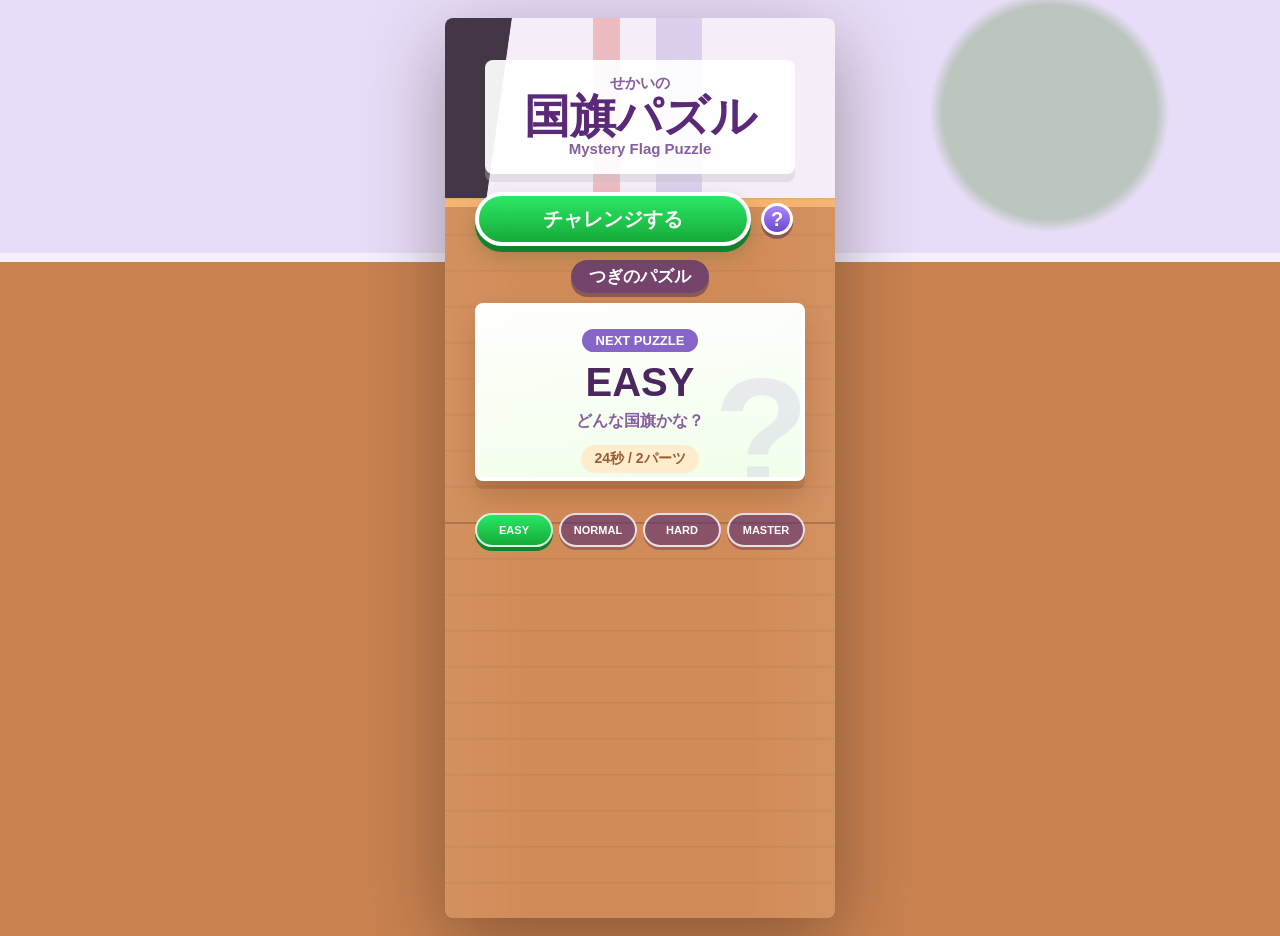
==== public/index.html @ 8a5a6264 "Create world flag puzzle game" ====
<!doctype html>
<html lang="ja">
  <head>
    <meta charset="utf-8" />
    <meta name="viewport" content="width=device-width, initial-scale=1" />
    <title>せかいの国旗パズルゲーム</title>
    <link rel="stylesheet" href="styles.css" />
  </head>
  <body>
    <main class="game" aria-live="polite">
      <section class="desk" aria-label="国旗パズルゲーム">
        <section class="home-screen" id="homeScreen" aria-label="トップ画面">
          <div class="home-title">
            <span class="title-small">せかいの</span>
            <h1>国旗パズル</h1>
            <span class="title-small">Mystery Flag Puzzle</span>
          </div>

          <div class="home-actions">
            <button class="start-button" id="startButton" type="button">チャレンジする</button>
            <button class="help-button help-button-large" id="homeRulesButton" type="button" aria-label="ルールを見る" title="ルールを見る">?</button>
          </div>

          <div class="level-select-title">つぎのパズル</div>
          <div class="level-list next-challenge" id="levelList"></div>
          <div class="difficulty-road" id="difficultyRoad" aria-label="難易度の進み方"></div>
        </section>

        <section class="play-screen" id="playScreen" aria-label="プレイ画面" hidden>
          <div class="top-ui">
            <button class="icon-button" id="homeButton" type="button" aria-label="トップへ戻る" title="トップへ戻る">
              <span aria-hidden="true">⌂</span>
            </button>
            <div class="country-pill" id="countryName">
              <span class="country-ja">メキシコ</span>
              <span class="country-en">Mexico</span>
            </div>
            <div class="point-pill" aria-label="ポイント" title="ポイント">
              <span class="point-badge" aria-hidden="true"></span>
              <span id="pointCount">0</span>
            </div>
          </div>

          <div class="level-row">
            <div class="level-chip" id="levelChip">STAGE 1</div>
            <button class="help-button" id="rulesButton" type="button" aria-label="ルールを見る" title="ルールを見る">?</button>
          </div>

          <div class="timer-pill" aria-label="残り時間">
            <span class="clock" aria-hidden="true"></span>
            <span id="timer">20s</span>
          </div>

          <div class="flag-stage">
            <div class="tray">
              <div class="flag-board" id="flagBoard"></div>
            </div>
          </div>

          <div class="parts-zone" id="partsZone" aria-label="候補パーツ"></div>

          <div class="hint-pill" id="message">パーツをタップして国旗を完成させよう</div>
          <button class="continue-button" id="continueButton" type="button" hidden>つぎへ</button>
        </section>

        <dialog class="result-dialog" id="resultDialog">
          <div class="result-title" id="resultTitle">クリア！</div>
          <p id="resultText">よくできました。</p>
          <div class="result-actions">
            <button class="secondary-button" id="closeDialogButton" type="button">つづける</button>
            <button class="primary-button" id="nextButton" type="button">次の国旗</button>
          </div>
        </dialog>

        <dialog class="rules-dialog" id="rulesDialog">
          <div class="result-title">ルール</div>
          <p>国名に合うパーツを全部タップして、国旗を完成させます。</p>
          <p>正しいパーツは +1 ポイント。クリア時は残り時間ボーナスが入ります。</p>
          <p>ポイントはスコアです。最後まで進むとランクが出ます。</p>
          <div class="result-actions">
            <button class="primary-button" id="closeRulesButton" type="button">OK</button>
          </div>
        </dialog>
      </section>
    </main>

    <script src="script.js"></script>
  </body>
</html>
---- public/styles.css ----
:root {
  --ink: #402151;
  --panel: #fff7e5;
  --wood: #d28a53;
  --wood-dark: #9d623a;
  --sky: #e8ddf8;
  --blue: #18b8e8;
  --green: #22cf4f;
  --red: #f32935;
  --shadow: 0 18px 26px rgba(82, 48, 27, 0.24);
}

* {
  box-sizing: border-box;
}

html,
body {
  min-height: 100%;
}

body {
  margin: 0;
  font-family: "Trebuchet MS", "Hiragino Sans", "Yu Gothic", sans-serif;
  color: var(--ink);
  background:
    radial-gradient(circle at 82% 12%, rgba(85, 142, 55, 0.3) 0 8%, transparent 9%),
    linear-gradient(180deg, var(--sky) 0 27%, #f4f0ff 27% 28%, #c98250 28% 100%);
}

button {
  font: inherit;
}

[hidden] {
  display: none !important;
}

.game {
  min-height: 100vh;
  display: grid;
  align-items: center;
  justify-items: start;
  padding: 0;
}

.desk {
  position: relative;
  width: min(390px, 100vw);
  min-height: min(900px, 100vh);
  overflow: hidden;
  border-radius: 8px;
  background:
    linear-gradient(90deg, rgba(255, 255, 255, 0.05), transparent 22% 78%, rgba(255, 255, 255, 0.06)),
    repeating-linear-gradient(0deg, transparent 0 34px, rgba(103, 62, 38, 0.09) 35px 36px),
    linear-gradient(180deg, #f4b26c 0 21%, #d18b58 21% 100%);
  box-shadow: 0 24px 80px rgba(37, 18, 17, 0.38);
}

.desk::before {
  content: "";
  position: absolute;
  inset: 0 0 auto 0;
  height: 180px;
  background:
    linear-gradient(98deg, #433746 0 16%, transparent 16.2%),
    linear-gradient(90deg, transparent 0 38%, rgba(219, 96, 91, 0.35) 38% 45%, transparent 45% 54%, rgba(139, 117, 202, 0.25) 54% 66%, transparent 66%),
    #f5edf8;
}

.desk::after {
  content: "";
  position: absolute;
  left: 0;
  right: 0;
  top: 504px;
  height: 2px;
  background: rgba(99, 60, 35, 0.28);
}

.top-ui,
.level-row,
.home-screen,
.play-screen,
.timer-pill,
.flag-stage,
.parts-zone,
.hint-pill {
  position: relative;
  z-index: 1;
}

.home-screen {
  height: min(900px, 100vh);
  overflow-y: auto;
  padding: 42px 18px 18px;
  scrollbar-width: thin;
}

.home-title {
  width: min(310px, 100%);
  margin: 0 auto 18px;
  padding: 14px 18px 16px;
  border-radius: 8px;
  color: #5a2a78;
  background: rgba(255, 255, 255, 0.93);
  text-align: center;
  box-shadow: 0 8px 0 rgba(194, 190, 196, 0.35);
}

.home-title h1 {
  margin: 0;
  font-size: clamp(34px, 10vw, 46px);
  line-height: 1.05;
  letter-spacing: 0;
}

.title-small {
  display: block;
  color: #86609e;
  font-size: 15px;
  font-weight: 900;
  line-height: 1.2;
}

.home-actions {
  display: grid;
  grid-template-columns: 1fr 44px;
  gap: 10px;
  width: min(330px, 100%);
  margin: 0 auto 14px;
  align-items: center;
}

.start-button {
  min-height: 54px;
  border: 4px solid #fff;
  border-radius: 999px;
  color: #fff;
  background: linear-gradient(180deg, #2be865, #16aa39);
  font-size: 20px;
  font-weight: 900;
  box-shadow: 0 6px 0 #10822d, 0 10px 18px rgba(27, 96, 35, 0.24);
  cursor: pointer;
}

.help-button-large {
  width: 44px;
  font-size: 24px;
}

.level-select-title {
  width: max-content;
  margin: 0 auto 10px;
  padding: 5px 18px;
  border-radius: 999px;
  color: #fff;
  background: rgba(91, 49, 116, 0.78);
  font-size: 17px;
  font-weight: 900;
  box-shadow: 0 4px 0 rgba(59, 30, 77, 0.45);
}

.level-list {
  display: grid;
  gap: 14px;
  padding-bottom: 18px;
}

.next-challenge {
  width: min(330px, 100%);
  margin: 0 auto;
}

.next-stage-card {
  position: relative;
  min-height: 178px;
  width: 100%;
  border: 4px solid rgba(255, 255, 255, 0.92);
  border-radius: 8px;
  color: #4a275e;
  background:
    linear-gradient(180deg, rgba(255, 255, 255, 0.96), rgba(255, 247, 229, 0.96)),
    linear-gradient(135deg, #fff3b8, #9be29b);
  box-shadow: 0 8px 0 rgba(130, 78, 46, 0.25), 0 16px 26px rgba(89, 50, 32, 0.2);
  cursor: pointer;
  overflow: hidden;
}

.next-stage-card::before {
  content: "?";
  position: absolute;
  right: -8px;
  bottom: -34px;
  color: rgba(135, 101, 200, 0.12);
  font-size: 156px;
  font-weight: 900;
  line-height: 1;
}

.next-stage-card span {
  position: relative;
  z-index: 1;
  display: block;
  text-align: center;
}

.next-stage-kicker {
  width: max-content;
  margin: 18px auto 10px;
  padding: 4px 14px;
  border-radius: 999px;
  color: #fff;
  background: #8765c8;
  font-size: 13px;
  font-weight: 900;
}

.next-stage-title {
  color: #4a275e;
  font-size: 40px;
  font-weight: 900;
  line-height: 1;
}

.next-stage-hint {
  margin-top: 9px;
  color: #86609e;
  font-size: 16px;
  font-weight: 900;
}

.next-stage-meta {
  width: max-content;
  margin: 13px auto 0;
  padding: 5px 13px;
  border-radius: 999px;
  color: #9a5b35;
  background: rgba(255, 236, 202, 0.92);
  font-size: 14px;
  font-weight: 900;
}

.next-stage-card.difficulty-easy {
  background:
    linear-gradient(180deg, rgba(255, 255, 255, 0.96), rgba(245, 255, 238, 0.96)),
    linear-gradient(135deg, #fff3b8, #76e596);
}

.next-stage-card.difficulty-normal {
  background:
    linear-gradient(180deg, rgba(255, 255, 255, 0.96), rgba(235, 250, 255, 0.96)),
    linear-gradient(135deg, #bff1ff, #78b8ff);
}

.next-stage-card.difficulty-hard {
  background:
    linear-gradient(180deg, rgba(255, 255, 255, 0.96), rgba(255, 245, 226, 0.96)),
    linear-gradient(135deg, #ffd47c, #ff9a5a);
}

.next-stage-card.difficulty-master {
  background:
    linear-gradient(180deg, rgba(255, 255, 255, 0.96), rgba(244, 236, 255, 0.96)),
    linear-gradient(135deg, #d5c4ff, #8b64df);
}

.difficulty-road {
  display: grid;
  grid-template-columns: repeat(4, minmax(0, 1fr));
  gap: 6px;
  width: min(330px, 100%);
  margin: 14px auto 0;
}

.road-item {
  min-height: 34px;
  display: grid;
  place-items: center;
  padding: 0 2px;
  border: 2px solid rgba(255, 255, 255, 0.82);
  border-radius: 999px;
  color: #fff;
  background: rgba(91, 49, 116, 0.62);
  font-size: 11px;
  font-weight: 900;
  box-shadow: 0 3px 0 rgba(59, 30, 77, 0.32);
  cursor: pointer;
}

.road-item.active {
  background: linear-gradient(180deg, #2be865, #16aa39);
  box-shadow: 0 4px 0 #10822d;
}

.difficulty-section {
  border-radius: 8px;
  padding: 10px;
  background: rgba(255, 247, 229, 0.62);
  box-shadow: inset 0 0 0 2px rgba(255, 255, 255, 0.55);
}

.difficulty-header {
  display: flex;
  align-items: center;
  justify-content: space-between;
  gap: 8px;
  margin-bottom: 9px;
}

.difficulty-name {
  display: inline-flex;
  min-height: 30px;
  align-items: center;
  padding: 3px 14px;
  border-radius: 999px;
  color: #fff;
  font-size: 18px;
  font-weight: 900;
  box-shadow: 0 4px 0 rgba(72, 42, 52, 0.25);
}

.difficulty-note {
  color: #6c4257;
  font-size: 12px;
  font-weight: 900;
}

.difficulty-easy .difficulty-name {
  background: linear-gradient(180deg, #35df65, #17a949);
}

.difficulty-normal .difficulty-name {
  background: linear-gradient(180deg, #28c8ef, #168db5);
}

.difficulty-hard .difficulty-name {
  background: linear-gradient(180deg, #ffb53d, #e2741d);
}

.difficulty-master .difficulty-name {
  background: linear-gradient(180deg, #a887ff, #6841bd);
}

.difficulty-grid {
  display: grid;
  grid-template-columns: repeat(2, minmax(0, 1fr));
  gap: 10px;
}

.level-card {
  min-height: 76px;
  padding: 11px 8px 10px;
  border: 3px solid rgba(255, 255, 255, 0.88);
  border-radius: 8px;
  color: #4a275e;
  background:
    linear-gradient(180deg, rgba(255, 255, 255, 0.95), rgba(255, 247, 229, 0.95)),
    linear-gradient(135deg, #fff3b8, #f7b0c8);
  box-shadow: 0 6px 0 rgba(130, 78, 46, 0.23), 0 10px 18px rgba(89, 50, 32, 0.18);
  cursor: pointer;
  text-align: center;
}

.level-card.next-level {
  border-color: #fff;
  background:
    linear-gradient(180deg, rgba(255, 255, 255, 0.98), rgba(255, 250, 220, 0.98)),
    linear-gradient(135deg, #fff18c, #5ee48a);
  box-shadow: 0 7px 0 rgba(20, 122, 61, 0.35), 0 10px 18px rgba(89, 50, 32, 0.18);
}

.level-card:active {
  transform: translateY(4px);
  box-shadow: 0 2px 0 rgba(130, 78, 46, 0.23);
}

.level-card span {
  display: block;
}

.level-card-number {
  width: max-content;
  margin: 0 auto 4px;
  padding: 2px 9px;
  border-radius: 999px;
  color: #fff;
  background: #8765c8;
  font-size: 12px;
  font-weight: 900;
}

.level-card-en {
  color: #86609e;
  font-size: 11px;
  font-weight: 900;
  line-height: 1.2;
  text-transform: uppercase;
}

.level-card-meta {
  margin-top: 6px;
  color: #9a5b35;
  font-size: 12px;
  font-weight: 900;
}

.top-ui {
  display: grid;
  grid-template-columns: 52px 1fr 94px;
  gap: 12px;
  align-items: center;
  padding: 48px 22px 0;
}

.icon-button {
  width: 50px;
  aspect-ratio: 1;
  border: 4px solid #fff;
  border-radius: 50%;
  color: #fff;
  background: linear-gradient(180deg, #7e88ff, #4a4cd4);
  font-size: 34px;
  font-weight: 900;
  line-height: 1;
  box-shadow: 0 4px 0 #2b2c87, 0 6px 14px rgba(22, 18, 71, 0.35);
  cursor: pointer;
}

.country-pill,
.timer-pill,
.point-pill,
.hint-pill {
  display: flex;
  align-items: center;
  justify-content: center;
  border-radius: 999px;
  font-weight: 900;
  letter-spacing: 0;
  text-align: center;
}

.country-pill {
  flex-direction: column;
  gap: 1px;
  min-width: 0;
  min-height: 58px;
  padding: 7px 12px 8px;
  color: #5a2a78;
  background: rgba(255, 255, 255, 0.93);
  white-space: nowrap;
  box-shadow: 0 8px 0 rgba(194, 190, 196, 0.35);
}

.country-ja {
  font-size: clamp(24px, 6.8vw, 34px);
  line-height: 1.02;
}

.country-en {
  color: #86609e;
  font-size: clamp(12px, 3.2vw, 15px);
  line-height: 1;
}

.point-pill {
  gap: 8px;
  justify-content: flex-start;
  padding: 0 10px 0 6px;
  min-height: 44px;
  color: #fff;
  background: rgba(66, 55, 67, 0.35);
  font-size: 28px;
  text-shadow: 0 2px 0 rgba(0, 0, 0, 0.18);
}

.point-badge {
  position: relative;
  display: grid;
  place-items: center;
  width: 34px;
  aspect-ratio: 1;
  border-radius: 50%;
  border: 4px solid #ffdf65;
  background: radial-gradient(circle, #ffef6c 0 28%, #f7b72e 30% 100%);
  box-shadow: inset 0 0 0 3px #e78f17;
}

.point-badge::before {
  content: "P";
  color: #a45a00;
  font-size: 15px;
  font-weight: 900;
  line-height: 1;
}

.level-row {
  display: flex;
  justify-content: center;
  align-items: center;
  gap: 8px;
  margin: 10px auto 0;
}

.level-chip {
  width: max-content;
  min-height: 32px;
  padding: 4px 18px;
  border-radius: 999px;
  color: #fff;
  background: rgba(91, 49, 116, 0.78);
  font-size: 18px;
  font-weight: 900;
  box-shadow: 0 4px 0 rgba(59, 30, 77, 0.45);
}

.help-button {
  width: 32px;
  aspect-ratio: 1;
  border: 3px solid #fff;
  border-radius: 50%;
  color: #fff;
  background: linear-gradient(180deg, #a887ff, #6d49ce);
  font-size: 20px;
  font-weight: 900;
  line-height: 1;
  box-shadow: 0 4px 0 rgba(59, 30, 77, 0.45);
  cursor: pointer;
}

.timer-pill {
  width: 145px;
  min-height: 52px;
  gap: 9px;
  margin: 10px auto 0;
  color: white;
  background: linear-gradient(180deg, #30d9ff, #109dcc);
  border: 3px solid rgba(255, 255, 255, 0.92);
  font-size: 40px;
  box-shadow: 0 4px 0 #08789d;
}

.clock {
  width: 38px;
  aspect-ratio: 1;
  border-radius: 50%;
  border: 5px solid #e9f9ff;
  background:
    linear-gradient(40deg, transparent 0 46%, #d97922 47% 53%, transparent 54%),
    linear-gradient(92deg, transparent 0 46%, #2a90ba 47% 53%, transparent 54%),
    #fff6d8;
  box-shadow: inset 0 0 0 2px #42c8ed;
}

.flag-stage {
  margin: 74px auto 0;
  width: min(380px, calc(100% - 46px));
  perspective: 900px;
}

.tray {
  padding: 14px 16px 22px;
  background: linear-gradient(180deg, #fffdf8 0%, #f2eadf 100%);
  transform: rotateX(10deg);
  box-shadow: var(--shadow);
}

.flag-board {
  position: relative;
  height: 164px;
  overflow: hidden;
  background: #f6f6f6;
  box-shadow: inset 0 -10px rgba(0, 0, 0, 0.08);
}

.flag-board::after {
  content: "";
  position: absolute;
  inset: 0;
  z-index: 40;
  pointer-events: none;
  box-shadow:
    inset 0 0 0 2px rgba(86, 67, 60, 0.22),
    inset 0 -8px rgba(0, 0, 0, 0.06);
}

.stripe,
.field,
.diagonal,
.cross,
.emblem-slot,
.slot-ghost,
.piece-art {
  position: absolute;
}

.emblem-slot {
  left: 50%;
  top: 50%;
  width: var(--slot-size, 84px);
  height: var(--slot-size, 84px);
  translate: -50% -50%;
  display: grid;
  place-items: center;
  color: rgba(85, 85, 85, 0.22);
  filter: grayscale(1);
}

.emblem-slot.empty {
  opacity: 0.55;
}

.emblem-slot.filled {
  color: inherit;
  opacity: 1;
  filter: none;
  animation: pop-in 260ms ease-out;
}

.parts-zone {
  height: 190px;
  margin: 24px 18px 0;
}

.part {
  position: absolute;
  left: var(--x);
  top: var(--y);
  width: var(--size);
  height: var(--size);
  display: grid;
  place-items: center;
  border: 0;
  background: transparent;
  cursor: pointer;
  touch-action: manipulation;
  transform: rotate(var(--rotate));
  filter: drop-shadow(14px 15px 0 rgba(87, 55, 33, 0.24));
  transition: transform 160ms ease, opacity 180ms ease;
}

.part:hover,
.part:focus-visible {
  transform: translateY(-8px) rotate(var(--rotate));
  outline: none;
}

.part.used {
  opacity: 0;
  pointer-events: none;
}

.piece-art {
  inset: 0;
}

.slot-ghost {
  display: grid;
  place-items: center;
  border: 2px dashed rgba(79, 58, 73, 0.18);
  opacity: 0.28;
  filter: grayscale(1);
}

.slot-ghost .piece-art {
  position: relative;
  width: 100%;
  height: 100%;
}

.board-piece {
  inset: auto;
  right: auto;
  bottom: auto;
  animation: pop-in 220ms ease-out;
  filter: drop-shadow(0 4px 0 rgba(0, 0, 0, 0.08));
}

.board-piece.c-white,
.board-piece.white-panel,
.board-piece.white-field,
.board-piece.arg-white,
.board-piece.egypt-white {
  box-shadow:
    inset 0 0 0 1px rgba(84, 72, 68, 0.18),
    inset 0 -4px rgba(0, 0, 0, 0.035);
}

.blank-bg {
  background:
    linear-gradient(135deg, rgba(255, 255, 255, 0.86), rgba(238, 238, 238, 0.86)),
    repeating-linear-gradient(45deg, #ececec 0 12px, #f7f7f7 12px 24px);
}

.hint-pill {
  width: min(348px, calc(100% - 40px));
  min-height: 56px;
  margin: 0 auto 12px;
  padding: 10px 18px;
  color: #fff;
  background: rgba(171, 103, 61, 0.72);
  font-size: clamp(18px, 5.1vw, 23px);
  text-shadow: 0 2px 0 rgba(95, 52, 29, 0.25);
}

.continue-button {
  position: relative;
  z-index: 1;
  display: block;
  width: min(260px, calc(100% - 72px));
  min-height: 52px;
  margin: 0 auto 12px;
  border: 4px solid #fff;
  border-radius: 999px;
  color: #fff;
  background: linear-gradient(180deg, #2be865, #16aa39);
  font-size: 24px;
  font-weight: 900;
  box-shadow: 0 6px 0 #10822d, 0 10px 18px rgba(27, 96, 35, 0.24);
  cursor: pointer;
}

.result-dialog,
.rules-dialog {
  z-index: 4;
  width: min(360px, calc(100% - 42px));
  border: 0;
  border-radius: 8px;
  padding: 24px;
  color: var(--ink);
  background: var(--panel);
  box-shadow: 0 22px 70px rgba(35, 15, 32, 0.4);
}

.result-dialog::backdrop,
.rules-dialog::backdrop {
  background: rgba(34, 18, 28, 0.38);
}

.result-title {
  font-size: 34px;
  font-weight: 900;
}

.result-dialog p,
.rules-dialog p {
  margin: 8px 0 18px;
  font-weight: 700;
}

.result-actions {
  display: flex;
  gap: 10px;
}

.primary-button,
.secondary-button {
  flex: 1;
  min-height: 48px;
  border: 0;
  border-radius: 8px;
  font-weight: 900;
  color: white;
  cursor: pointer;
}

.primary-button {
  background: linear-gradient(180deg, #28e255, #16aa39);
  box-shadow: inset 0 2px rgba(255, 255, 255, 0.45);
}

.secondary-button {
  background: #8765c8;
}

.mexico-bg {
  background: linear-gradient(90deg, #15895e 0 33.33%, #fff 33.33% 66.66%, #ff1f35 66.66%);
}

.green-panel {
  background: #15895e;
}

.white-panel,
.white-field,
.arg-white {
  background: #fff;
}

.red-panel {
  background: #ff1f35;
}

.red-field {
  background: #fa1f23;
}

.egypt-red {
  background: #de2447;
}

.egypt-white {
  background: #fff;
}

.egypt-black {
  background: #111;
}

.arg-blue-top,
.arg-blue-bottom {
  background: #72c7f2;
}

.vietnam-bg {
  background: #fa1f23;
}

.egypt-bg {
  background: linear-gradient(180deg, #de2447 0 33.33%, #fff 33.33% 66.66%, #111 66.66%);
}

.korea-bg {
  background: #fff;
}

.union-bg {
  background: #131aa7;
}

.union-bg::before,
.union-bg::after {
  content: "";
  position: absolute;
  inset: 0;
}

.union-bg::before {
  background:
    linear-gradient(32deg, transparent 0 43%, #fff 43.5% 47.5%, #d91e35 48% 51%, #fff 51.5% 55.5%, transparent 56%),
    linear-gradient(148deg, transparent 0 43%, #fff 43.5% 47.5%, #d91e35 48% 51%, #fff 51.5% 55.5%, transparent 56%);
}

.union-bg::after {
  background:
    linear-gradient(90deg, transparent 0 42%, #fff 42% 58%, transparent 58%),
    linear-gradient(0deg, transparent 0 38%, #fff 38% 62%, transparent 62%),
    linear-gradient(90deg, transparent 0 45%, #d91e35 45% 55%, transparent 55%),
    linear-gradient(0deg, transparent 0 43%, #d91e35 43% 57%, transparent 57%);
}

.center {
  left: 50%;
  top: 50%;
  translate: -50% -50%;
}

.star {
  width: 100%;
  height: 100%;
  background: #ffd92e;
  clip-path: polygon(50% 0, 61% 35%, 98% 35%, 68% 56%, 79% 91%, 50% 70%, 21% 91%, 32% 56%, 2% 35%, 39% 35%);
}

.eagle {
  color: #d6a11c;
}

.eagle::before {
  content: "♜";
  font-size: 74px;
  line-height: 1;
}

.sun,
.taegeuk {
  border-radius: 50%;
  background: #fff;
}

.sun::before {
  content: "";
  position: absolute;
  inset: 11%;
  border-radius: 50%;
  background:
    repeating-conic-gradient(from 2deg, #f6bd36 0 5deg, transparent 5deg 10deg),
    radial-gradient(circle, #ffd43f 0 29%, transparent 30%);
}

.blue-sun {
  filter: hue-rotate(178deg) saturate(1.5);
}

.mexico-seal::before {
  content: "🦅";
  font-size: 48px;
  line-height: 1;
}

.taegeuk {
  overflow: hidden;
  border: 1px solid rgba(0, 0, 0, 0.06);
  background: linear-gradient(180deg, #e62d44 0 50%, #0752b8 50%);
}

.taegeuk::before,
.taegeuk::after {
  content: "";
  position: absolute;
  width: 50%;
  height: 50%;
  border-radius: 50%;
  left: 25%;
}

.taegeuk::before {
  top: 0;
  background: #0752b8;
}

.taegeuk::after {
  bottom: 0;
  background: #e62d44;
}

.trigrams {
  color: #111;
  font-size: 38px;
  font-weight: 900;
  line-height: 0.75;
  display: grid;
  gap: 2px;
}

.trigram-set {
  position: absolute;
  width: 58px;
  height: 34px;
}

.piece-art.trigram-a,
.piece-art.trigram-b,
.piece-art.trigram-c,
.piece-art.trigram-d {
  left: 0;
  top: 0;
  right: auto;
  bottom: auto;
  width: 100%;
  height: 100%;
  display: grid;
  align-content: center;
  gap: 12%;
  transform: none;
}

.piece-art.trigram-a span,
.piece-art.trigram-b span,
.piece-art.trigram-c span,
.piece-art.trigram-d span {
  display: block;
  height: 20%;
  background: #111;
}

.piece-art.trigram-b span:nth-child(2),
.piece-art.trigram-c span:nth-child(1),
.piece-art.trigram-c span:nth-child(3),
.piece-art.trigram-d span {
  background: linear-gradient(90deg, #111 0 42%, transparent 42% 58%, #111 58%);
}

.trigram-set span {
  display: block;
  height: 7px;
  margin-bottom: 5px;
  background: #111;
}

.trigram-set.split span:nth-child(2) {
  background: linear-gradient(90deg, #111 0 42%, transparent 42% 58%, #111 58%);
}

.trigram-a {
  left: 20%;
  top: 20%;
  transform: rotate(-32deg);
}

.trigram-b {
  right: 20%;
  top: 20%;
  transform: rotate(32deg);
}

.trigram-c {
  left: 20%;
  bottom: 20%;
  transform: rotate(32deg);
}

.trigram-d {
  right: 20%;
  bottom: 20%;
  transform: rotate(-32deg);
}

.leaf {
  width: 100%;
  height: 100%;
  background: #fff;
  clip-path: polygon(48% 0, 58% 23%, 76% 15%, 70% 35%, 94% 32%, 72% 48%, 83% 68%, 59% 59%, 55% 100%, 45% 100%, 41% 59%, 17% 68%, 28% 48%, 6% 32%, 30% 35%, 24% 15%, 42% 23%);
}

.five-stars {
  position: relative;
  width: 100%;
  height: 100%;
}

.five-stars::before {
  content: "✦ ✦\A ✦\A✦ ✦";
  white-space: pre;
  position: absolute;
  inset: 0;
  display: grid;
  place-items: center;
  color: #fff;
  font-size: 28px;
  line-height: 0.8;
  font-weight: 900;
}

.stgeorge {
  background:
    linear-gradient(90deg, transparent 0 42%, #e51f2f 42% 58%, transparent 58%),
    linear-gradient(0deg, transparent 0 42%, #e51f2f 42% 58%, transparent 58%);
}

.red-cross {
  background:
    linear-gradient(90deg, transparent 0 42%, #e51f2f 42% 58%, transparent 58%),
    linear-gradient(0deg, transparent 0 42%, #e51f2f 42% 58%, transparent 58%);
}

.c-red {
  background: #e82936;
}

.c-deep-red {
  background: #c8192e;
}

.c-white {
  background: #fff;
}

.c-blue {
  background: #1756b8;
}

.c-navy {
  background: #122486;
}

.c-sky {
  background: #72c7f2;
}

.c-green {
  background: #138a57;
}

.c-deep-green {
  background: #087847;
}

.c-yellow {
  background: #ffd735;
}

.c-gold {
  background: #f4b22a;
}

.c-black {
  background: #111;
}

.c-orange {
  background: #f48b35;
}

.c-maroon {
  background: #7b1432;
}

.stripe-reds {
  background: repeating-linear-gradient(180deg, #e82936 0 7.69%, #fff 7.69% 15.38%);
}

.stripe-red-white {
  background: repeating-linear-gradient(180deg, #e82936 0 7.14%, #fff 7.14% 14.28%);
}

.stripe-blue-white {
  background: repeating-linear-gradient(180deg, #1756b8 0 20%, #fff 20% 40%);
}

.sym-star,
.sym-white-star,
.sym-green-star,
.sym-blue-star,
.sym-black-star {
  background: #ffd735;
  clip-path: polygon(50% 0, 61% 35%, 98% 35%, 68% 56%, 79% 91%, 50% 70%, 21% 91%, 32% 56%, 2% 35%, 39% 35%);
}

.sym-white-star {
  background: #fff;
}

.sym-green-star {
  background: #087847;
}

.sym-blue-star {
  background: #1756b8;
}

.sym-black-star {
  background: #111;
}

.sym-red-disc,
.sym-blue-disc,
.sym-yellow-disc {
  border-radius: 50%;
}

.sym-red-disc {
  background: #e82936;
}

.sym-blue-disc {
  background: #1756b8;
}

.sym-yellow-disc {
  background: #f4b22a;
}

.sym-sun,
.sym-blue-wheel {
  border-radius: 50%;
  background: #fff;
}

.sym-sun::before,
.sym-blue-wheel::before {
  content: "";
  position: absolute;
  inset: 8%;
  border-radius: 50%;
  background:
    repeating-conic-gradient(from 2deg, #f4b22a 0 5deg, transparent 5deg 10deg),
    radial-gradient(circle, #ffd735 0 30%, transparent 31%);
}

.sym-blue-wheel::before {
  background:
    repeating-conic-gradient(from 2deg, #1756b8 0 4deg, transparent 4deg 9deg),
    radial-gradient(circle, #1756b8 0 14%, transparent 15%);
}

.sym-eagle {
  display: grid;
  place-items: center;
  color: #b8841c;
}

.sym-eagle::before {
  content: "♜";
  font-size: min(80px, 15vw);
  line-height: 1;
}

.sym-maple {
  background: #e82936;
  clip-path: polygon(48% 0, 58% 23%, 76% 15%, 70% 35%, 94% 32%, 72% 48%, 83% 68%, 59% 59%, 55% 100%, 45% 100%, 41% 59%, 17% 68%, 28% 48%, 6% 32%, 30% 35%, 24% 15%, 42% 23%);
}

.sym-crescent {
  color: #fff;
}

.sym-crescent::before {
  content: "";
  position: absolute;
  left: 7%;
  top: 12%;
  width: 58%;
  height: 76%;
  border-radius: 50%;
  background: #fff;
  box-shadow: 13px 0 0 #e82936;
}

.c-deep-green ~ .sym-crescent::before,
.sym-crescent::before {
  box-shadow: 13px 0 0 currentColor;
}

.sym-crescent {
  background:
    radial-gradient(circle at 38% 50%, transparent 0 28%, #fff 29% 43%, transparent 44%),
    linear-gradient(72deg, transparent 0 64%, #fff 65% 72%, transparent 73%);
}

.sym-taegeuk {
  overflow: hidden;
  border-radius: 50%;
  background: linear-gradient(180deg, #e62d44 0 50%, #0752b8 50%);
}

.sym-taegeuk::before,
.sym-taegeuk::after {
  content: "";
  position: absolute;
  width: 50%;
  height: 50%;
  border-radius: 50%;
  left: 25%;
}

.sym-taegeuk::before {
  top: 0;
  background: #0752b8;
}

.sym-taegeuk::after {
  bottom: 0;
  background: #e62d44;
}

.sym-trigram-a,
.sym-trigram-b,
.sym-trigram-c,
.sym-trigram-d {
  display: grid;
  align-content: center;
  gap: 12%;
}

.sym-trigram-a span,
.sym-trigram-b span,
.sym-trigram-c span,
.sym-trigram-d span {
  display: block;
  height: 20%;
  background: #111;
}

.sym-trigram-b span:nth-child(2),
.sym-trigram-c span:nth-child(1),
.sym-trigram-c span:nth-child(3),
.sym-trigram-d span {
  background: linear-gradient(90deg, #111 0 42%, transparent 42% 58%, #111 58%);
}

.shape-diamond-yellow {
  background: #ffd735;
  clip-path: polygon(50% 0, 100% 50%, 50% 100%, 0 50%);
}

.shape-triangle-white,
.shape-triangle-blue,
.shape-triangle-red,
.shape-triangle-green,
.shape-triangle-black {
  clip-path: polygon(0 0, 100% 50%, 0 100%);
}

.shape-triangle-white {
  background: #fff;
}

.shape-triangle-blue {
  background: #1756b8;
}

.shape-triangle-red {
  background: #e82936;
}

.shape-triangle-green {
  background: #138a57;
}

.shape-triangle-black {
  background:
    linear-gradient(135deg, #111 0 36%, transparent 36% 64%, #111 64%),
    transparent;
  clip-path: none;
}

.shape-diagonal-yellow,
.shape-diagonal-white,
.shape-diagonal-red,
.shape-diagonal-black {
  background: linear-gradient(135deg, transparent 0 42%, currentColor 42% 58%, transparent 58%);
}

.shape-diagonal-yellow {
  color: #ffd735;
}

.shape-diagonal-white {
  color: #fff;
}

.shape-diagonal-red {
  color: #e82936;
}

.shape-diagonal-black {
  color: #111;
}

.cross-red,
.cross-white,
.cross-blue,
.cross-yellow {
  background:
    linear-gradient(90deg, transparent 0 42%, currentColor 42% 58%, transparent 58%),
    linear-gradient(0deg, transparent 0 42%, currentColor 42% 58%, transparent 58%);
}

.cross-red {
  color: #e82936;
}

.cross-white {
  color: #fff;
}

.cross-blue {
  color: #1756b8;
}

.cross-yellow {
  color: #ffd735;
}

.nordic-white,
.nordic-blue,
.nordic-yellow,
.nordic-red {
  background:
    linear-gradient(90deg, transparent 0 28%, currentColor 28% 42%, transparent 42%),
    linear-gradient(0deg, transparent 0 42%, currentColor 42% 58%, transparent 58%);
}

.nordic-white {
  color: #fff;
}

.nordic-blue {
  color: #1756b8;
}

.nordic-yellow {
  color: #ffd735;
}

.nordic-red {
  color: #e82936;
}

.canton-blue-stars {
  background:
    radial-gradient(circle at 20% 22%, #fff 0 5%, transparent 6%),
    radial-gradient(circle at 42% 22%, #fff 0 5%, transparent 6%),
    radial-gradient(circle at 64% 22%, #fff 0 5%, transparent 6%),
    radial-gradient(circle at 30% 45%, #fff 0 5%, transparent 6%),
    radial-gradient(circle at 52% 45%, #fff 0 5%, transparent 6%),
    radial-gradient(circle at 74% 45%, #fff 0 5%, transparent 6%),
    #1756b8;
}

.stars-strip {
  background:
    radial-gradient(circle at 20% 30%, #fff 0 6%, transparent 7%),
    radial-gradient(circle at 50% 18%, #fff 0 6%, transparent 7%),
    radial-gradient(circle at 80% 30%, #fff 0 6%, transparent 7%),
    radial-gradient(circle at 35% 62%, #fff 0 6%, transparent 7%),
    radial-gradient(circle at 65% 62%, #fff 0 6%, transparent 7%);
}

.script-sword {
  background:
    linear-gradient(0deg, transparent 0 70%, #fff 70% 78%, transparent 78%),
    linear-gradient(90deg, transparent 0 10%, #fff 10% 88%, transparent 88%);
}

.script-sword::before {
  content: "الله";
  position: absolute;
  inset: 0 0 36% 0;
  display: grid;
  place-items: center;
  color: #fff;
  font-size: 22px;
  font-weight: 900;
}

.sym-shield {
  border-radius: 50% 50% 42% 42%;
  background:
    linear-gradient(90deg, #111 0 25%, #fff 25% 38%, #e82936 38% 62%, #fff 62% 75%, #111 75%);
}

.morocco-star {
  width: 100%;
  height: 100%;
  color: #097a54;
  display: grid;
  place-items: center;
  font-size: 108px;
  font-weight: 900;
}

.morocco-star::before {
  content: "☆";
}

@keyframes pop-in {
  from {
    transform: scale(0.75);
  }

  to {
    transform: scale(1);
  }
}

@media (max-width: 390px) {
  .top-ui {
    grid-template-columns: 48px 1fr 84px;
    gap: 8px;
    padding-inline: 14px;
  }

  .country-pill {
    padding-inline: 12px;
  }

  .point-pill {
    font-size: 24px;
  }

  .flag-stage {
    margin-top: 68px;
  }

  .parts-zone {
    height: 184px;
  }
}

@media (min-width: 700px) {
  .game {
    justify-items: center;
    padding: 18px;
  }
}
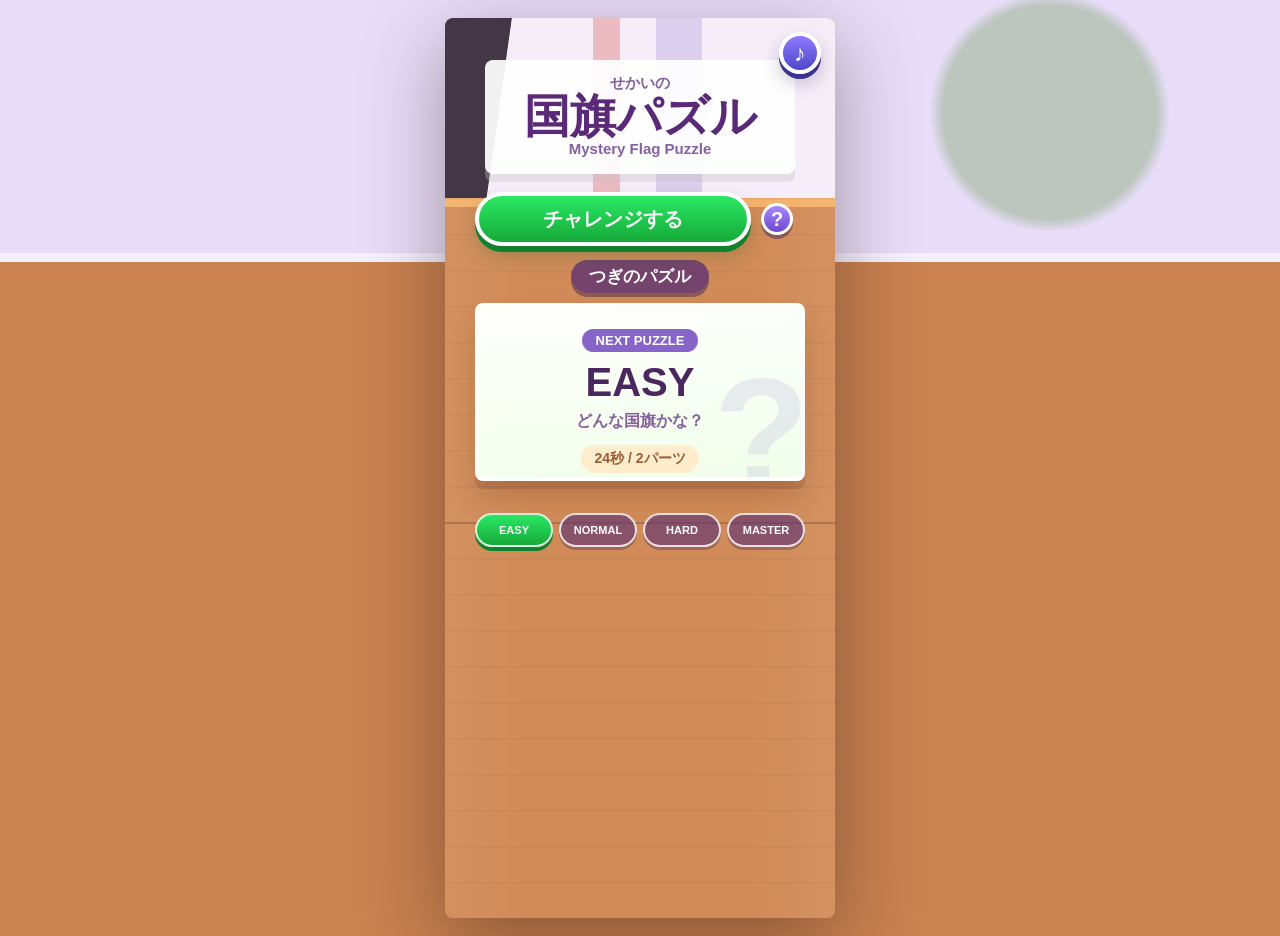
==== commit 19876894: "Add sound controls" ====
--- a/public/index.html
+++ b/public/index.html
@@ -9,6 +9,8 @@
   <body>
     <main class="game" aria-live="polite">
       <section class="desk" aria-label="国旗パズルゲーム">
+        <button class="sound-toggle active" id="soundToggle" type="button" aria-label="音を切る" aria-pressed="true" title="音を切る">♪</button>
+
         <section class="home-screen" id="homeScreen" aria-label="トップ画面">
           <div class="home-title">
             <span class="title-small">せかいの</span>
--- a/public/styles.css
+++ b/public/styles.css
@@ -82,12 +82,50 @@
 .level-row,
 .home-screen,
 .play-screen,
+.sound-toggle,
 .timer-pill,
 .flag-stage,
 .parts-zone,
 .hint-pill {
   position: relative;
   z-index: 1;
+}
+
+.sound-toggle {
+  position: absolute;
+  top: 14px;
+  right: 14px;
+  z-index: 5;
+  width: 42px;
+  height: 42px;
+  display: grid;
+  place-items: center;
+  border: 4px solid #fff;
+  border-radius: 50%;
+  color: #fff;
+  background: linear-gradient(180deg, #8e79ff, #4f48c8);
+  font-size: 23px;
+  font-weight: 900;
+  line-height: 1;
+  box-shadow: 0 5px 0 #3c318c, 0 9px 18px rgba(42, 27, 83, 0.24);
+  cursor: pointer;
+}
+
+.sound-toggle.muted {
+  color: rgba(255, 255, 255, 0.78);
+  background: linear-gradient(180deg, #aaa1b3, #766d80);
+  box-shadow: 0 5px 0 #5f566a, 0 9px 18px rgba(42, 27, 83, 0.18);
+}
+
+.sound-toggle.muted::after {
+  content: "";
+  position: absolute;
+  width: 26px;
+  height: 4px;
+  border-radius: 999px;
+  background: #fff;
+  transform: rotate(-38deg);
+  box-shadow: 0 2px 0 rgba(64, 33, 81, 0.2);
 }
 
 .home-screen {
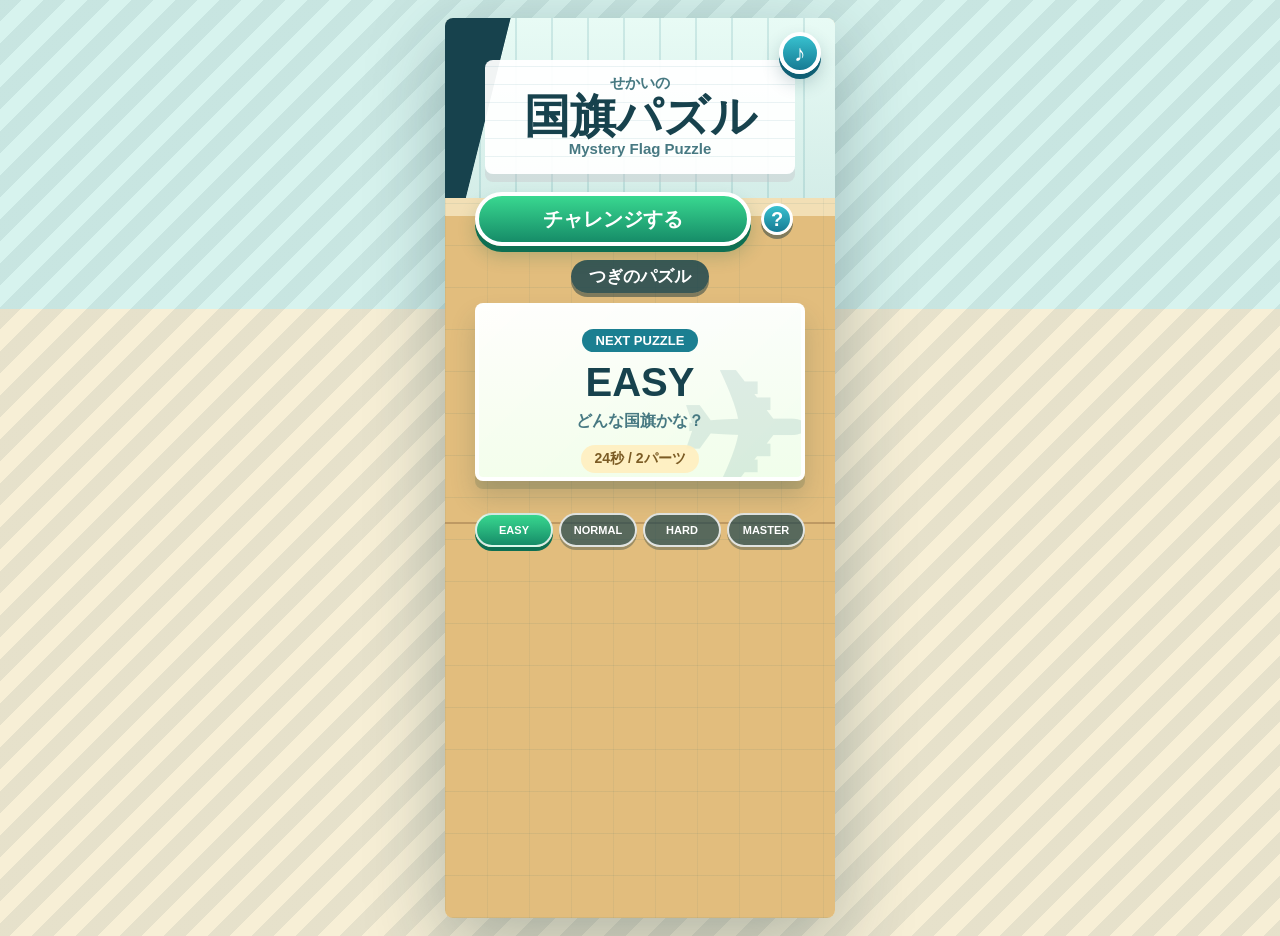
==== commit 0494dbad: "Add release cache checks" ====
--- a/public/index.html
+++ b/public/index.html
@@ -4,7 +4,7 @@
     <meta charset="utf-8" />
     <meta name="viewport" content="width=device-width, initial-scale=1" />
     <title>せかいの国旗パズルゲーム</title>
-    <link rel="stylesheet" href="styles.css" />
+    <link rel="stylesheet" href="styles.css?v=20260705-4" />
   </head>
   <body>
     <main class="game" aria-live="polite">
@@ -86,6 +86,6 @@
       </section>
     </main>
 
-    <script src="script.js"></script>
+    <script src="script.js?v=20260705-4"></script>
   </body>
 </html>
--- a/public/styles.css
+++ b/public/styles.css
@@ -1,13 +1,13 @@
 :root {
-  --ink: #402151;
-  --panel: #fff7e5;
-  --wood: #d28a53;
-  --wood-dark: #9d623a;
-  --sky: #e8ddf8;
-  --blue: #18b8e8;
-  --green: #22cf4f;
+  --ink: #183f4a;
+  --panel: #fffaf0;
+  --wood: #e0b978;
+  --wood-dark: #8e6d45;
+  --sky: #d8f0ec;
+  --blue: #1ba7d6;
+  --green: #34b77a;
   --red: #f32935;
-  --shadow: 0 18px 26px rgba(82, 48, 27, 0.24);
+  --shadow: 0 18px 34px rgba(42, 66, 69, 0.22);
 }
 
 * {
@@ -24,8 +24,9 @@
   font-family: "Trebuchet MS", "Hiragino Sans", "Yu Gothic", sans-serif;
   color: var(--ink);
   background:
-    radial-gradient(circle at 82% 12%, rgba(85, 142, 55, 0.3) 0 8%, transparent 9%),
-    linear-gradient(180deg, var(--sky) 0 27%, #f4f0ff 27% 28%, #c98250 28% 100%);
+    linear-gradient(135deg, rgba(24, 63, 74, 0.08) 0 25%, transparent 25% 50%, rgba(24, 63, 74, 0.08) 50% 75%, transparent 75%),
+    linear-gradient(180deg, #d7f3ee 0 33%, #f7efd6 33% 100%);
+  background-size: 44px 44px, auto;
 }
 
 button {
@@ -51,10 +52,11 @@
   overflow: hidden;
   border-radius: 8px;
   background:
-    linear-gradient(90deg, rgba(255, 255, 255, 0.05), transparent 22% 78%, rgba(255, 255, 255, 0.06)),
-    repeating-linear-gradient(0deg, transparent 0 34px, rgba(103, 62, 38, 0.09) 35px 36px),
-    linear-gradient(180deg, #f4b26c 0 21%, #d18b58 21% 100%);
-  box-shadow: 0 24px 80px rgba(37, 18, 17, 0.38);
+    linear-gradient(180deg, rgba(255, 255, 255, 0.3), transparent 18%),
+    repeating-linear-gradient(0deg, rgba(29, 95, 104, 0.08) 0 1px, transparent 1px 42px),
+    repeating-linear-gradient(90deg, rgba(29, 95, 104, 0.06) 0 1px, transparent 1px 42px),
+    linear-gradient(180deg, #f2dfb5 0 22%, #e2bd7d 22% 100%);
+  box-shadow: 0 24px 80px rgba(21, 53, 58, 0.32);
 }
 
 .desk::before {
@@ -63,9 +65,9 @@
   inset: 0 0 auto 0;
   height: 180px;
   background:
-    linear-gradient(98deg, #433746 0 16%, transparent 16.2%),
-    linear-gradient(90deg, transparent 0 38%, rgba(219, 96, 91, 0.35) 38% 45%, transparent 45% 54%, rgba(139, 117, 202, 0.25) 54% 66%, transparent 66%),
-    #f5edf8;
+    linear-gradient(104deg, #17424d 0 15%, transparent 15.2%),
+    repeating-linear-gradient(90deg, transparent 0 34px, rgba(30, 123, 132, 0.14) 34px 36px),
+    linear-gradient(180deg, #e8fbf5, #d4ede8);
 }
 
 .desk::after {
@@ -103,11 +105,11 @@
   border: 4px solid #fff;
   border-radius: 50%;
   color: #fff;
-  background: linear-gradient(180deg, #8e79ff, #4f48c8);
+  background: linear-gradient(180deg, #38c1cf, #167b94);
   font-size: 23px;
   font-weight: 900;
   line-height: 1;
-  box-shadow: 0 5px 0 #3c318c, 0 9px 18px rgba(42, 27, 83, 0.24);
+  box-shadow: 0 5px 0 #0f5f74, 0 9px 18px rgba(20, 70, 85, 0.24);
   cursor: pointer;
 }
 
@@ -140,8 +142,10 @@
   margin: 0 auto 18px;
   padding: 14px 18px 16px;
   border-radius: 8px;
-  color: #5a2a78;
-  background: rgba(255, 255, 255, 0.93);
+  color: #17424d;
+  background:
+    repeating-linear-gradient(0deg, transparent 0 17px, rgba(54, 135, 147, 0.1) 17px 18px),
+    rgba(255, 255, 255, 0.94);
   text-align: center;
   box-shadow: 0 8px 0 rgba(194, 190, 196, 0.35);
 }
@@ -155,7 +159,7 @@
 
 .title-small {
   display: block;
-  color: #86609e;
+  color: #477982;
   font-size: 15px;
   font-weight: 900;
   line-height: 1.2;
@@ -175,10 +179,10 @@
   border: 4px solid #fff;
   border-radius: 999px;
   color: #fff;
-  background: linear-gradient(180deg, #2be865, #16aa39);
+  background: linear-gradient(180deg, #39d890, #168c68);
   font-size: 20px;
   font-weight: 900;
-  box-shadow: 0 6px 0 #10822d, 0 10px 18px rgba(27, 96, 35, 0.24);
+  box-shadow: 0 6px 0 #0e6f52, 0 10px 18px rgba(27, 96, 72, 0.24);
   cursor: pointer;
 }
 
@@ -193,10 +197,10 @@
   padding: 5px 18px;
   border-radius: 999px;
   color: #fff;
-  background: rgba(91, 49, 116, 0.78);
+  background: rgba(23, 66, 77, 0.82);
   font-size: 17px;
   font-weight: 900;
-  box-shadow: 0 4px 0 rgba(59, 30, 77, 0.45);
+  box-shadow: 0 4px 0 rgba(11, 44, 54, 0.45);
 }
 
 .level-list {
@@ -216,21 +220,22 @@
   width: 100%;
   border: 4px solid rgba(255, 255, 255, 0.92);
   border-radius: 8px;
-  color: #4a275e;
-  background:
-    linear-gradient(180deg, rgba(255, 255, 255, 0.96), rgba(255, 247, 229, 0.96)),
-    linear-gradient(135deg, #fff3b8, #9be29b);
-  box-shadow: 0 8px 0 rgba(130, 78, 46, 0.25), 0 16px 26px rgba(89, 50, 32, 0.2);
+  color: #17424d;
+  background:
+    repeating-linear-gradient(0deg, transparent 0 18px, rgba(31, 105, 117, 0.1) 18px 19px),
+    linear-gradient(180deg, rgba(255, 255, 255, 0.97), rgba(255, 249, 232, 0.97)),
+    linear-gradient(135deg, #f6df8f, #8bd5c9);
+  box-shadow: 0 8px 0 rgba(80, 100, 74, 0.22), 0 16px 26px rgba(36, 71, 68, 0.2);
   cursor: pointer;
   overflow: hidden;
 }
 
 .next-stage-card::before {
-  content: "?";
+  content: "✈";
   position: absolute;
   right: -8px;
   bottom: -34px;
-  color: rgba(135, 101, 200, 0.12);
+  color: rgba(31, 105, 117, 0.12);
   font-size: 156px;
   font-weight: 900;
   line-height: 1;
@@ -249,13 +254,13 @@
   padding: 4px 14px;
   border-radius: 999px;
   color: #fff;
-  background: #8765c8;
+  background: #1b7f91;
   font-size: 13px;
   font-weight: 900;
 }
 
 .next-stage-title {
-  color: #4a275e;
+  color: #17424d;
   font-size: 40px;
   font-weight: 900;
   line-height: 1;
@@ -263,7 +268,7 @@
 
 .next-stage-hint {
   margin-top: 9px;
-  color: #86609e;
+  color: #477982;
   font-size: 16px;
   font-weight: 900;
 }
@@ -273,8 +278,8 @@
   margin: 13px auto 0;
   padding: 5px 13px;
   border-radius: 999px;
-  color: #9a5b35;
-  background: rgba(255, 236, 202, 0.92);
+  color: #7b5b24;
+  background: rgba(255, 239, 193, 0.92);
   font-size: 14px;
   font-weight: 900;
 }
@@ -319,16 +324,16 @@
   border: 2px solid rgba(255, 255, 255, 0.82);
   border-radius: 999px;
   color: #fff;
-  background: rgba(91, 49, 116, 0.62);
+  background: rgba(23, 66, 77, 0.68);
   font-size: 11px;
   font-weight: 900;
-  box-shadow: 0 3px 0 rgba(59, 30, 77, 0.32);
+  box-shadow: 0 3px 0 rgba(11, 44, 54, 0.32);
   cursor: pointer;
 }
 
 .road-item.active {
-  background: linear-gradient(180deg, #2be865, #16aa39);
-  box-shadow: 0 4px 0 #10822d;
+  background: linear-gradient(180deg, #39d890, #168c68);
+  box-shadow: 0 4px 0 #0e6f52;
 }
 
 .difficulty-section {
@@ -391,11 +396,12 @@
   padding: 11px 8px 10px;
   border: 3px solid rgba(255, 255, 255, 0.88);
   border-radius: 8px;
-  color: #4a275e;
-  background:
+  color: #17424d;
+  background:
+    repeating-linear-gradient(0deg, transparent 0 16px, rgba(31, 105, 117, 0.09) 16px 17px),
     linear-gradient(180deg, rgba(255, 255, 255, 0.95), rgba(255, 247, 229, 0.95)),
-    linear-gradient(135deg, #fff3b8, #f7b0c8);
-  box-shadow: 0 6px 0 rgba(130, 78, 46, 0.23), 0 10px 18px rgba(89, 50, 32, 0.18);
+    linear-gradient(135deg, #f2d885, #88d6ca);
+  box-shadow: 0 6px 0 rgba(80, 100, 74, 0.2), 0 10px 18px rgba(36, 71, 68, 0.16);
   cursor: pointer;
   text-align: center;
 }
@@ -423,13 +429,13 @@
   padding: 2px 9px;
   border-radius: 999px;
   color: #fff;
-  background: #8765c8;
+  background: #1b7f91;
   font-size: 12px;
   font-weight: 900;
 }
 
 .level-card-en {
-  color: #86609e;
+  color: #477982;
   font-size: 11px;
   font-weight: 900;
   line-height: 1.2;
@@ -457,11 +463,11 @@
   border: 4px solid #fff;
   border-radius: 50%;
   color: #fff;
-  background: linear-gradient(180deg, #7e88ff, #4a4cd4);
+  background: linear-gradient(180deg, #38c1cf, #167b94);
   font-size: 34px;
   font-weight: 900;
   line-height: 1;
-  box-shadow: 0 4px 0 #2b2c87, 0 6px 14px rgba(22, 18, 71, 0.35);
+  box-shadow: 0 4px 0 #0f5f74, 0 6px 14px rgba(20, 70, 85, 0.28);
   cursor: pointer;
 }
 
@@ -484,8 +490,10 @@
   min-width: 0;
   min-height: 58px;
   padding: 7px 12px 8px;
-  color: #5a2a78;
-  background: rgba(255, 255, 255, 0.93);
+  color: #17424d;
+  background:
+    repeating-linear-gradient(0deg, transparent 0 14px, rgba(54, 135, 147, 0.09) 14px 15px),
+    rgba(255, 255, 255, 0.94);
   white-space: nowrap;
   box-shadow: 0 8px 0 rgba(194, 190, 196, 0.35);
 }
@@ -496,7 +504,7 @@
 }
 
 .country-en {
-  color: #86609e;
+  color: #477982;
   font-size: clamp(12px, 3.2vw, 15px);
   line-height: 1;
 }
@@ -507,7 +515,7 @@
   padding: 0 10px 0 6px;
   min-height: 44px;
   color: #fff;
-  background: rgba(66, 55, 67, 0.35);
+  background: rgba(26, 75, 82, 0.38);
   font-size: 28px;
   text-shadow: 0 2px 0 rgba(0, 0, 0, 0.18);
 }
@@ -546,10 +554,10 @@
   padding: 4px 18px;
   border-radius: 999px;
   color: #fff;
-  background: rgba(91, 49, 116, 0.78);
+  background: rgba(23, 66, 77, 0.84);
   font-size: 18px;
   font-weight: 900;
-  box-shadow: 0 4px 0 rgba(59, 30, 77, 0.45);
+  box-shadow: 0 4px 0 rgba(11, 44, 54, 0.45);
 }
 
 .help-button {
@@ -558,11 +566,11 @@
   border: 3px solid #fff;
   border-radius: 50%;
   color: #fff;
-  background: linear-gradient(180deg, #a887ff, #6d49ce);
+  background: linear-gradient(180deg, #38c1cf, #167b94);
   font-size: 20px;
   font-weight: 900;
   line-height: 1;
-  box-shadow: 0 4px 0 rgba(59, 30, 77, 0.45);
+  box-shadow: 0 4px 0 rgba(11, 44, 54, 0.45);
   cursor: pointer;
 }
 
@@ -572,10 +580,10 @@
   gap: 9px;
   margin: 10px auto 0;
   color: white;
-  background: linear-gradient(180deg, #30d9ff, #109dcc);
+  background: linear-gradient(180deg, #42c9d4, #15809b);
   border: 3px solid rgba(255, 255, 255, 0.92);
   font-size: 40px;
-  box-shadow: 0 4px 0 #08789d;
+  box-shadow: 0 4px 0 #0f5f74;
 }
 
 .clock {
@@ -592,14 +600,17 @@
 
 .flag-stage {
   margin: 74px auto 0;
-  width: min(380px, calc(100% - 46px));
+  width: min(368px, calc(100% - 46px));
   perspective: 900px;
 }
 
 .tray {
-  padding: 14px 16px 22px;
-  background: linear-gradient(180deg, #fffdf8 0%, #f2eadf 100%);
-  transform: rotateX(10deg);
+  padding: 18px 18px 24px;
+  border-radius: 6px;
+  background:
+    repeating-linear-gradient(0deg, transparent 0 18px, rgba(31, 105, 117, 0.08) 18px 19px),
+    linear-gradient(180deg, #fffaf0 0%, #f5ead4 100%);
+  transform: rotateX(6deg) rotate(-1deg);
   box-shadow: var(--shadow);
 }
 
@@ -607,8 +618,10 @@
   position: relative;
   height: 164px;
   overflow: hidden;
-  background: #f6f6f6;
-  box-shadow: inset 0 -10px rgba(0, 0, 0, 0.08);
+  background: #f7f8f5;
+  box-shadow:
+    inset 0 0 0 2px rgba(31, 105, 117, 0.12),
+    inset 0 -9px rgba(30, 83, 91, 0.08);
 }
 
 .flag-board::after {
@@ -656,7 +669,7 @@
 }
 
 .parts-zone {
-  height: 190px;
+  height: 226px;
   margin: 24px 18px 0;
 }
 
@@ -673,7 +686,7 @@
   cursor: pointer;
   touch-action: manipulation;
   transform: rotate(var(--rotate));
-  filter: drop-shadow(14px 15px 0 rgba(87, 55, 33, 0.24));
+  filter: drop-shadow(12px 14px 0 rgba(44, 73, 62, 0.22));
   transition: transform 160ms ease, opacity 180ms ease;
 }
 
@@ -695,7 +708,7 @@
 .slot-ghost {
   display: grid;
   place-items: center;
-  border: 2px dashed rgba(79, 58, 73, 0.18);
+  border: 2px dashed rgba(31, 105, 117, 0.2);
   opacity: 0.28;
   filter: grayscale(1);
 }
@@ -736,9 +749,9 @@
   margin: 0 auto 12px;
   padding: 10px 18px;
   color: #fff;
-  background: rgba(171, 103, 61, 0.72);
+  background: rgba(23, 66, 77, 0.78);
   font-size: clamp(18px, 5.1vw, 23px);
-  text-shadow: 0 2px 0 rgba(95, 52, 29, 0.25);
+  text-shadow: 0 2px 0 rgba(11, 44, 54, 0.25);
 }
 
 .continue-button {
@@ -751,10 +764,10 @@
   border: 4px solid #fff;
   border-radius: 999px;
   color: #fff;
-  background: linear-gradient(180deg, #2be865, #16aa39);
+  background: linear-gradient(180deg, #39d890, #168c68);
   font-size: 24px;
   font-weight: 900;
-  box-shadow: 0 6px 0 #10822d, 0 10px 18px rgba(27, 96, 35, 0.24);
+  box-shadow: 0 6px 0 #0e6f52, 0 10px 18px rgba(27, 96, 72, 0.24);
   cursor: pointer;
 }
 
@@ -1149,7 +1162,6 @@
 .sym-star,
 .sym-white-star,
 .sym-green-star,
-.sym-blue-star,
 .sym-black-star {
   background: #ffd735;
   clip-path: polygon(50% 0, 61% 35%, 98% 35%, 68% 56%, 79% 91%, 50% 70%, 21% 91%, 32% 56%, 2% 35%, 39% 35%);
@@ -1163,17 +1175,28 @@
   background: #087847;
 }
 
-.sym-blue-star {
-  background: #1756b8;
-}
-
 .sym-black-star {
   background: #111;
 }
 
+.sym-david-star {
+  display: grid;
+  place-items: center;
+  color: #1756b8;
+  background: transparent;
+}
+
+.sym-david-star::before {
+  content: "✡";
+  font-size: min(72px, 15vw);
+  font-weight: 900;
+  line-height: 1;
+}
+
 .sym-red-disc,
 .sym-blue-disc,
-.sym-yellow-disc {
+.sym-yellow-disc,
+.sym-white-disc {
   border-radius: 50%;
 }
 
@@ -1187,6 +1210,10 @@
 
 .sym-yellow-disc {
   background: #f4b22a;
+}
+
+.sym-white-disc {
+  background: #fff;
 }
 
 .sym-sun,
@@ -1219,8 +1246,55 @@
 }
 
 .sym-eagle::before {
-  content: "♜";
-  font-size: min(80px, 15vw);
+  content: "🦅";
+  font-size: min(68px, 14vw);
+  line-height: 1;
+}
+
+.spain-emblem,
+.portugal-emblem {
+  display: grid;
+  place-items: center;
+  border-radius: 50%;
+  background:
+    radial-gradient(circle, #f6d24b 0 44%, #d62635 45% 56%, #f6d24b 57% 100%);
+  box-shadow: inset 0 0 0 2px rgba(92, 44, 23, 0.18);
+}
+
+.spain-emblem::before,
+.portugal-emblem::before {
+  content: "";
+  width: 45%;
+  height: 58%;
+  border-radius: 0 0 35% 35%;
+  background:
+    linear-gradient(90deg, #d62635 0 33%, #fff 33% 66%, #d62635 66%),
+    #fff;
+  box-shadow: 0 -6px 0 #f6d24b;
+}
+
+.brazil-globe {
+  overflow: hidden;
+  border-radius: 50%;
+  background:
+    radial-gradient(circle at 35% 35%, #fff 0 2.5%, transparent 3%),
+    radial-gradient(circle at 62% 54%, #fff 0 2.2%, transparent 2.8%),
+    radial-gradient(circle at 50% 72%, #fff 0 2.2%, transparent 2.8%),
+    linear-gradient(18deg, transparent 0 39%, #fff 40% 48%, transparent 49%),
+    #1756b8;
+}
+
+.ethiopia-emblem {
+  display: grid;
+  place-items: center;
+  border-radius: 50%;
+  background: #1756b8;
+}
+
+.ethiopia-emblem::before {
+  content: "★";
+  color: #ffd735;
+  font-size: min(56px, 12vw);
   line-height: 1;
 }
 
@@ -1230,56 +1304,23 @@
 }
 
 .sym-crescent {
-  color: #fff;
-}
-
-.sym-crescent::before {
-  content: "";
-  position: absolute;
-  left: 7%;
-  top: 12%;
-  width: 58%;
-  height: 76%;
-  border-radius: 50%;
-  background: #fff;
-  box-shadow: 13px 0 0 #e82936;
-}
-
-.c-deep-green ~ .sym-crescent::before,
-.sym-crescent::before {
-  box-shadow: 13px 0 0 currentColor;
-}
-
-.sym-crescent {
-  background:
-    radial-gradient(circle at 38% 50%, transparent 0 28%, #fff 29% 43%, transparent 44%),
-    linear-gradient(72deg, transparent 0 64%, #fff 65% 72%, transparent 73%);
+  background: center / contain no-repeat url("data:image/svg+xml,%3Csvg width='120' height='90' viewBox='0 0 120 90' xmlns='http://www.w3.org/2000/svg'%3E%3Cmask id='m'%3E%3Crect width='120' height='90' fill='black'/%3E%3Ccircle cx='45' cy='45' r='30' fill='white'/%3E%3Ccircle cx='57' cy='45' r='25' fill='black'/%3E%3C/mask%3E%3Crect width='120' height='90' fill='%23fff' mask='url(%23m)'/%3E%3C/svg%3E");
+}
+
+.sym-crescent-star {
+  background: center / contain no-repeat url("data:image/svg+xml,%3Csvg width='120' height='90' viewBox='0 0 120 90' xmlns='http://www.w3.org/2000/svg'%3E%3Cmask id='m'%3E%3Crect width='120' height='90' fill='black'/%3E%3Ccircle cx='43' cy='45' r='30' fill='white'/%3E%3Ccircle cx='55' cy='45' r='25' fill='black'/%3E%3C/mask%3E%3Crect width='120' height='90' fill='%23fff' mask='url(%23m)'/%3E%3Cpath fill='%23fff' d='M86 27l4.9 12.5 13.4-.6-10.5 8.2 4.7 12.6-11.2-7.4-10.5 8.2 3.6-13-11.2-7.4 13.4-.6z'/%3E%3C/svg%3E");
+}
+
+.sym-yellow-crescent {
+  background: center / contain no-repeat url("data:image/svg+xml,%3Csvg width='120' height='90' viewBox='0 0 120 90' xmlns='http://www.w3.org/2000/svg'%3E%3Cmask id='m'%3E%3Crect width='120' height='90' fill='black'/%3E%3Ccircle cx='45' cy='45' r='30' fill='white'/%3E%3Ccircle cx='57' cy='45' r='25' fill='black'/%3E%3C/mask%3E%3Crect width='120' height='90' fill='%23ffd735' mask='url(%23m)'/%3E%3C/svg%3E");
 }
 
 .sym-taegeuk {
-  overflow: hidden;
-  border-radius: 50%;
-  background: linear-gradient(180deg, #e62d44 0 50%, #0752b8 50%);
-}
-
-.sym-taegeuk::before,
-.sym-taegeuk::after {
-  content: "";
-  position: absolute;
-  width: 50%;
-  height: 50%;
-  border-radius: 50%;
-  left: 25%;
-}
-
-.sym-taegeuk::before {
-  top: 0;
-  background: #0752b8;
-}
-
-.sym-taegeuk::after {
-  bottom: 0;
-  background: #e62d44;
+  background: center / contain no-repeat url("data:image/svg+xml,%3Csvg width='120' height='120' viewBox='0 0 120 120' xmlns='http://www.w3.org/2000/svg'%3E%3Cg transform='rotate(-33 60 60)'%3E%3CclipPath id='c'%3E%3Ccircle cx='60' cy='60' r='47'/%3E%3C/clipPath%3E%3Cg clip-path='url(%23c)'%3E%3Crect width='120' height='60' fill='%23cd2e3a'/%3E%3Crect y='60' width='120' height='60' fill='%230047a0'/%3E%3Ccircle cx='60' cy='36.5' r='23.5' fill='%230047a0'/%3E%3Ccircle cx='60' cy='83.5' r='23.5' fill='%23cd2e3a'/%3E%3C/g%3E%3Ccircle cx='60' cy='60' r='47' fill='none' stroke='rgba(0,0,0,.08)' stroke-width='1.5'/%3E%3C/g%3E%3C/svg%3E");
+}
+
+.korea-trigrams {
+  background: center / contain no-repeat url("data:image/svg+xml,%3Csvg width='360' height='240' viewBox='0 0 360 240' xmlns='http://www.w3.org/2000/svg'%3E%3Cdefs%3E%3Cg id='solid'%3E%3Crect x='-32' y='-19' width='64' height='8' rx='1'/%3E%3Crect x='-32' y='-4' width='64' height='8' rx='1'/%3E%3Crect x='-32' y='11' width='64' height='8' rx='1'/%3E%3C/g%3E%3Cg id='broken'%3E%3Crect x='-32' y='-19' width='25' height='8' rx='1'/%3E%3Crect x='7' y='-19' width='25' height='8' rx='1'/%3E%3Crect x='-32' y='-4' width='25' height='8' rx='1'/%3E%3Crect x='7' y='-4' width='25' height='8' rx='1'/%3E%3Crect x='-32' y='11' width='25' height='8' rx='1'/%3E%3Crect x='7' y='11' width='25' height='8' rx='1'/%3E%3C/g%3E%3Cg id='ri'%3E%3Crect x='-32' y='-19' width='64' height='8' rx='1'/%3E%3Crect x='-32' y='-4' width='25' height='8' rx='1'/%3E%3Crect x='7' y='-4' width='25' height='8' rx='1'/%3E%3Crect x='-32' y='11' width='64' height='8' rx='1'/%3E%3C/g%3E%3Cg id='gam'%3E%3Crect x='-32' y='-19' width='25' height='8' rx='1'/%3E%3Crect x='7' y='-19' width='25' height='8' rx='1'/%3E%3Crect x='-32' y='-4' width='64' height='8' rx='1'/%3E%3Crect x='-32' y='11' width='25' height='8' rx='1'/%3E%3Crect x='7' y='11' width='25' height='8' rx='1'/%3E%3C/g%3E%3C/defs%3E%3Cg fill='%23111'%3E%3Cuse href='%23solid' transform='translate(96 62) rotate(-33)'/%3E%3Cuse href='%23ri' transform='translate(264 62) rotate(33)'/%3E%3Cuse href='%23gam' transform='translate(96 178) rotate(33)'/%3E%3Cuse href='%23broken' transform='translate(264 178) rotate(-33)'/%3E%3C/g%3E%3C/svg%3E");
 }
 
 .sym-trigram-a,
@@ -1289,6 +1330,22 @@
   display: grid;
   align-content: center;
   gap: 12%;
+}
+
+.sym-trigram-a {
+  transform: rotate(-32deg);
+}
+
+.sym-trigram-b {
+  transform: rotate(32deg);
+}
+
+.sym-trigram-c {
+  transform: rotate(32deg);
+}
+
+.sym-trigram-d {
+  transform: rotate(-32deg);
 }
 
 .sym-trigram-a span,
@@ -1300,9 +1357,9 @@
   background: #111;
 }
 
-.sym-trigram-b span:nth-child(2),
-.sym-trigram-c span:nth-child(1),
-.sym-trigram-c span:nth-child(3),
+.sym-trigram-b span:nth-child(1),
+.sym-trigram-b span:nth-child(3),
+.sym-trigram-c span:nth-child(2),
 .sym-trigram-d span {
   background: linear-gradient(90deg, #111 0 42%, transparent 42% 58%, #111 58%);
 }
@@ -1316,7 +1373,8 @@
 .shape-triangle-blue,
 .shape-triangle-red,
 .shape-triangle-green,
-.shape-triangle-black {
+.shape-triangle-black,
+.shape-triangle-yellow {
   clip-path: polygon(0 0, 100% 50%, 0 100%);
 }
 
@@ -1334,6 +1392,10 @@
 
 .shape-triangle-green {
   background: #138a57;
+}
+
+.shape-triangle-yellow {
+  background: #ffd735;
 }
 
 .shape-triangle-black {
@@ -1366,6 +1428,28 @@
   color: #111;
 }
 
+.jamaica-base {
+  background: conic-gradient(from 63deg at 50% 50%, #111 0 54deg, #138a57 54deg 126deg, #111 126deg 234deg, #138a57 234deg 306deg, #111 306deg 360deg);
+}
+
+.jamaica-saltire {
+  background:
+    linear-gradient(27deg, transparent 0 43%, #ffd735 43% 57%, transparent 57%),
+    linear-gradient(153deg, transparent 0 43%, #ffd735 43% 57%, transparent 57%);
+}
+
+.tanzania-base {
+  background: linear-gradient(135deg, #138a57 0 50%, #72c7f2 50% 100%);
+}
+
+.tanzania-yellow-band {
+  background: linear-gradient(135deg, transparent 0 37%, #ffd735 37% 63%, transparent 63%);
+}
+
+.tanzania-black-band {
+  background: linear-gradient(135deg, transparent 0 43%, #111 43% 57%, transparent 57%);
+}
+
 .cross-red,
 .cross-white,
 .cross-blue,
@@ -1393,6 +1477,7 @@
 
 .nordic-white,
 .nordic-blue,
+.nordic-blue-inner,
 .nordic-yellow,
 .nordic-red {
   background:
@@ -1400,6 +1485,12 @@
     linear-gradient(0deg, transparent 0 42%, currentColor 42% 58%, transparent 58%);
 }
 
+.nordic-blue-inner {
+  background:
+    linear-gradient(90deg, transparent 0 32%, currentColor 32% 38%, transparent 38%),
+    linear-gradient(0deg, transparent 0 46%, currentColor 46% 54%, transparent 54%);
+}
+
 .nordic-white {
   color: #fff;
 }
@@ -1408,6 +1499,10 @@
   color: #1756b8;
 }
 
+.nordic-blue-inner {
+  color: #1756b8;
+}
+
 .nordic-yellow {
   color: #ffd735;
 }
@@ -1417,23 +1512,28 @@
 }
 
 .canton-blue-stars {
-  background:
-    radial-gradient(circle at 20% 22%, #fff 0 5%, transparent 6%),
-    radial-gradient(circle at 42% 22%, #fff 0 5%, transparent 6%),
-    radial-gradient(circle at 64% 22%, #fff 0 5%, transparent 6%),
-    radial-gradient(circle at 30% 45%, #fff 0 5%, transparent 6%),
-    radial-gradient(circle at 52% 45%, #fff 0 5%, transparent 6%),
-    radial-gradient(circle at 74% 45%, #fff 0 5%, transparent 6%),
-    #1756b8;
+  background-color: #1756b8;
+  background-image: url("data:image/svg+xml,%3Csvg width='20' height='18' viewBox='0 0 20 18' xmlns='http://www.w3.org/2000/svg'%3E%3Cpath fill='%23fff' d='M10 1.2l2.1 5h5.3l-4.2 3.2 1.6 5.2L10 11.5l-4.8 3.1 1.6-5.2-4.2-3.2h5.3z'/%3E%3C/svg%3E");
+  background-size: 19% 24%;
+  background-position: 6% 8%;
+}
+
+.china-stars {
+  background: center / contain no-repeat url("data:image/svg+xml,%3Csvg width='120' height='90' viewBox='0 0 120 90' xmlns='http://www.w3.org/2000/svg'%3E%3Cpath fill='%23ffd735' d='M10 1.2l2.1 5h5.3l-4.2 3.2 1.6 5.2L10 11.5l-4.8 3.1 1.6-5.2-4.2-3.2h5.3z' transform='translate(15 3) rotate(20 10 9) scale(.75)'/%3E%3Cpath fill='%23ffd735' d='M10 1.2l2.1 5h5.3l-4.2 3.2 1.6 5.2L10 11.5l-4.8 3.1 1.6-5.2-4.2-3.2h5.3z' transform='translate(34 19) rotate(35 10 9) scale(.75)'/%3E%3Cpath fill='%23ffd735' d='M10 1.2l2.1 5h5.3l-4.2 3.2 1.6 5.2L10 11.5l-4.8 3.1 1.6-5.2-4.2-3.2h5.3z' transform='translate(35 40) rotate(10 10 9) scale(.75)'/%3E%3Cpath fill='%23ffd735' d='M10 1.2l2.1 5h5.3l-4.2 3.2 1.6 5.2L10 11.5l-4.8 3.1 1.6-5.2-4.2-3.2h5.3z' transform='translate(18 56) rotate(-20 10 9) scale(.75)'/%3E%3C/svg%3E");
 }
 
 .stars-strip {
-  background:
-    radial-gradient(circle at 20% 30%, #fff 0 6%, transparent 7%),
-    radial-gradient(circle at 50% 18%, #fff 0 6%, transparent 7%),
-    radial-gradient(circle at 80% 30%, #fff 0 6%, transparent 7%),
-    radial-gradient(circle at 35% 62%, #fff 0 6%, transparent 7%),
-    radial-gradient(circle at 65% 62%, #fff 0 6%, transparent 7%);
+  background-image: url("data:image/svg+xml,%3Csvg width='20' height='18' viewBox='0 0 20 18' xmlns='http://www.w3.org/2000/svg'%3E%3Cpath fill='%23fff' d='M10 1.2l2.1 5h5.3l-4.2 3.2 1.6 5.2L10 11.5l-4.8 3.1 1.6-5.2-4.2-3.2h5.3z'/%3E%3C/svg%3E");
+  background-repeat: repeat;
+  background-size: 42% 40%;
+}
+
+.singapore-stars {
+  background: center / contain no-repeat url("data:image/svg+xml,%3Csvg width='120' height='90' viewBox='0 0 120 90' xmlns='http://www.w3.org/2000/svg'%3E%3Cpath fill='%23fff' d='M10 1.2l2.1 5h5.3l-4.2 3.2 1.6 5.2L10 11.5l-4.8 3.1 1.6-5.2-4.2-3.2h5.3z' transform='translate(49 7) scale(.8)'/%3E%3Cpath fill='%23fff' d='M10 1.2l2.1 5h5.3l-4.2 3.2 1.6 5.2L10 11.5l-4.8 3.1 1.6-5.2-4.2-3.2h5.3z' transform='translate(29 22) scale(.8)'/%3E%3Cpath fill='%23fff' d='M10 1.2l2.1 5h5.3l-4.2 3.2 1.6 5.2L10 11.5l-4.8 3.1 1.6-5.2-4.2-3.2h5.3z' transform='translate(69 22) scale(.8)'/%3E%3Cpath fill='%23fff' d='M10 1.2l2.1 5h5.3l-4.2 3.2 1.6 5.2L10 11.5l-4.8 3.1 1.6-5.2-4.2-3.2h5.3z' transform='translate(36 48) scale(.8)'/%3E%3Cpath fill='%23fff' d='M10 1.2l2.1 5h5.3l-4.2 3.2 1.6 5.2L10 11.5l-4.8 3.1 1.6-5.2-4.2-3.2h5.3z' transform='translate(62 48) scale(.8)'/%3E%3C/svg%3E");
+}
+
+.philippines-stars {
+  background: center / contain no-repeat url("data:image/svg+xml,%3Csvg width='120' height='120' viewBox='0 0 120 120' xmlns='http://www.w3.org/2000/svg'%3E%3Cpath fill='%23ffd735' d='M10 1.2l2.1 5h5.3l-4.2 3.2 1.6 5.2L10 11.5l-4.8 3.1 1.6-5.2-4.2-3.2h5.3z' transform='translate(16 4) scale(.9)'/%3E%3Cpath fill='%23ffd735' d='M10 1.2l2.1 5h5.3l-4.2 3.2 1.6 5.2L10 11.5l-4.8 3.1 1.6-5.2-4.2-3.2h5.3z' transform='translate(16 96) scale(.9)'/%3E%3Cpath fill='%23ffd735' d='M10 1.2l2.1 5h5.3l-4.2 3.2 1.6 5.2L10 11.5l-4.8 3.1 1.6-5.2-4.2-3.2h5.3z' transform='translate(89 51) scale(.9)'/%3E%3C/svg%3E");
 }
 
 .script-sword {
@@ -1465,7 +1565,7 @@
   color: #097a54;
   display: grid;
   place-items: center;
-  font-size: 108px;
+  font-size: min(92px, 17vw);
   font-weight: 900;
 }
 
